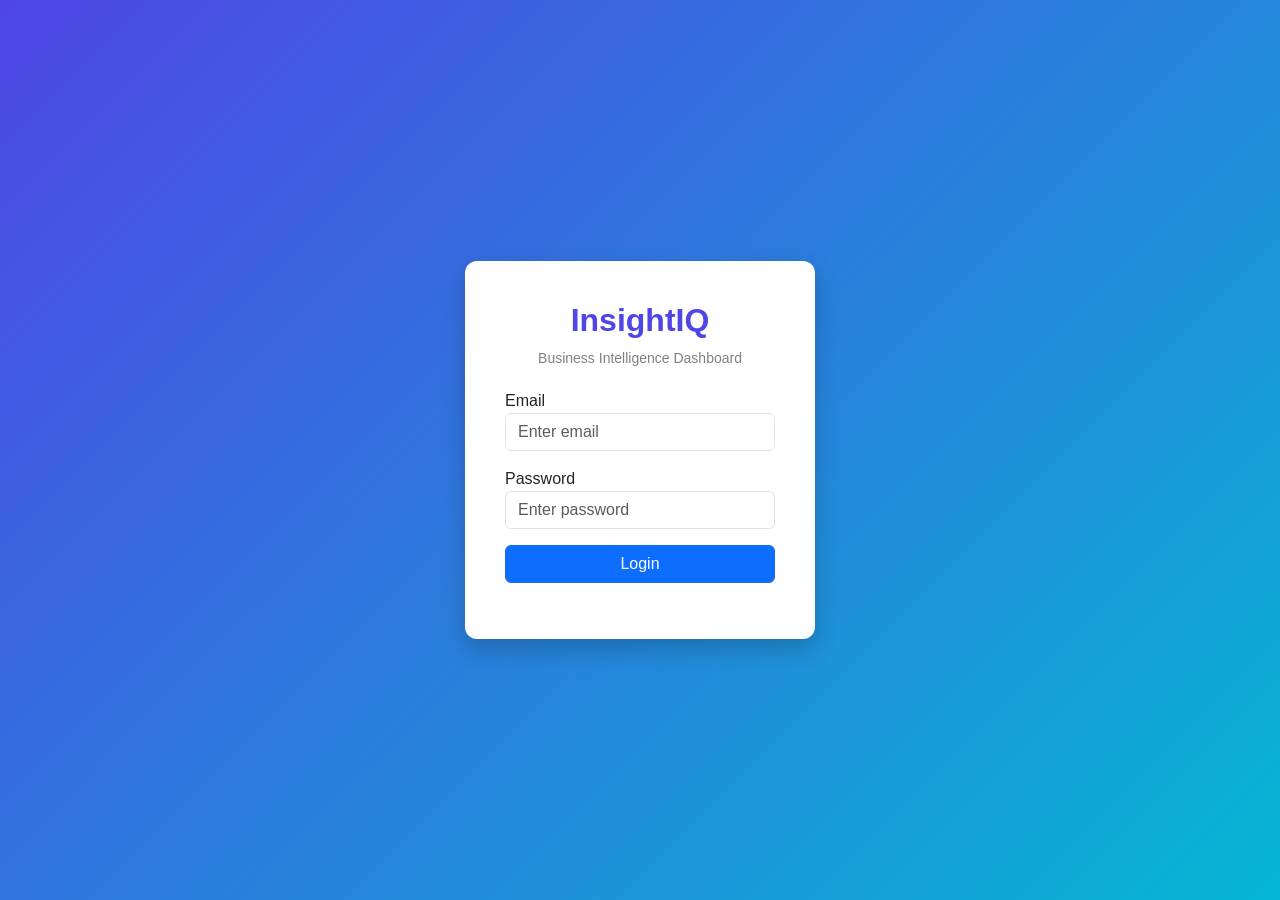
==== index.html @ 2ffde496 "Module 1 and 2 completed - Login System, Dashboard UI, Charts, JSON, Dark Mode" ====
<!DOCTYPE html>
<html lang="en">
<head>
  <meta charset="UTF-8">
  <meta name="viewport" content="width=device-width, initial-scale=1.0">
  <title>InsightIQ - Login</title>

  <!-- Bootstrap -->
  <link href="https://cdn.jsdelivr.net/npm/bootstrap@5.3.0/dist/css/bootstrap.min.css" rel="stylesheet">

  <!-- CSS -->
  <link rel="stylesheet" href="css/style.css">
</head>

<body>

  <div class="login-container">

    <div class="login-box">

      <h2 class="title">InsightIQ</h2>
      <p class="subtitle">Business Intelligence Dashboard</p>

      <form id="loginForm">

        <div class="mb-3">
          <label>Email</label>
          <input type="email" id="email" class="form-control" placeholder="Enter email" required>
        </div>

        <div class="mb-3">
          <label>Password</label>
          <input type="password" id="password" class="form-control" placeholder="Enter password" required>
        </div>

        <button type="submit" class="btn btn-primary w-100">Login</button>

        <p id="errorMsg"></p>

      </form>

    </div>

  </div>

  <!-- JS -->
  <script src="js/login.js"></script>

</body>
</html>
---- css/style.css ----
body {
  background: linear-gradient(135deg, #4F46E5, #06B6D4);
  height: 100vh;
  display: flex;
  justify-content: center;
  align-items: center;
  font-family: 'Poppins', sans-serif;
}

.login-box {
  background: white;
  padding: 40px;
  width: 350px;
  border-radius: 12px;
  box-shadow: 0px 10px 25px rgba(0,0,0,0.2);
}

.title {
  text-align: center;
  color: #4F46E5;
  font-weight: bold;
}

.subtitle {
  text-align: center;
  font-size: 14px;
  margin-bottom: 20px;
  color: gray;
}

#errorMsg {
  color: red;
  text-align: center;
  margin-top: 10px;
}
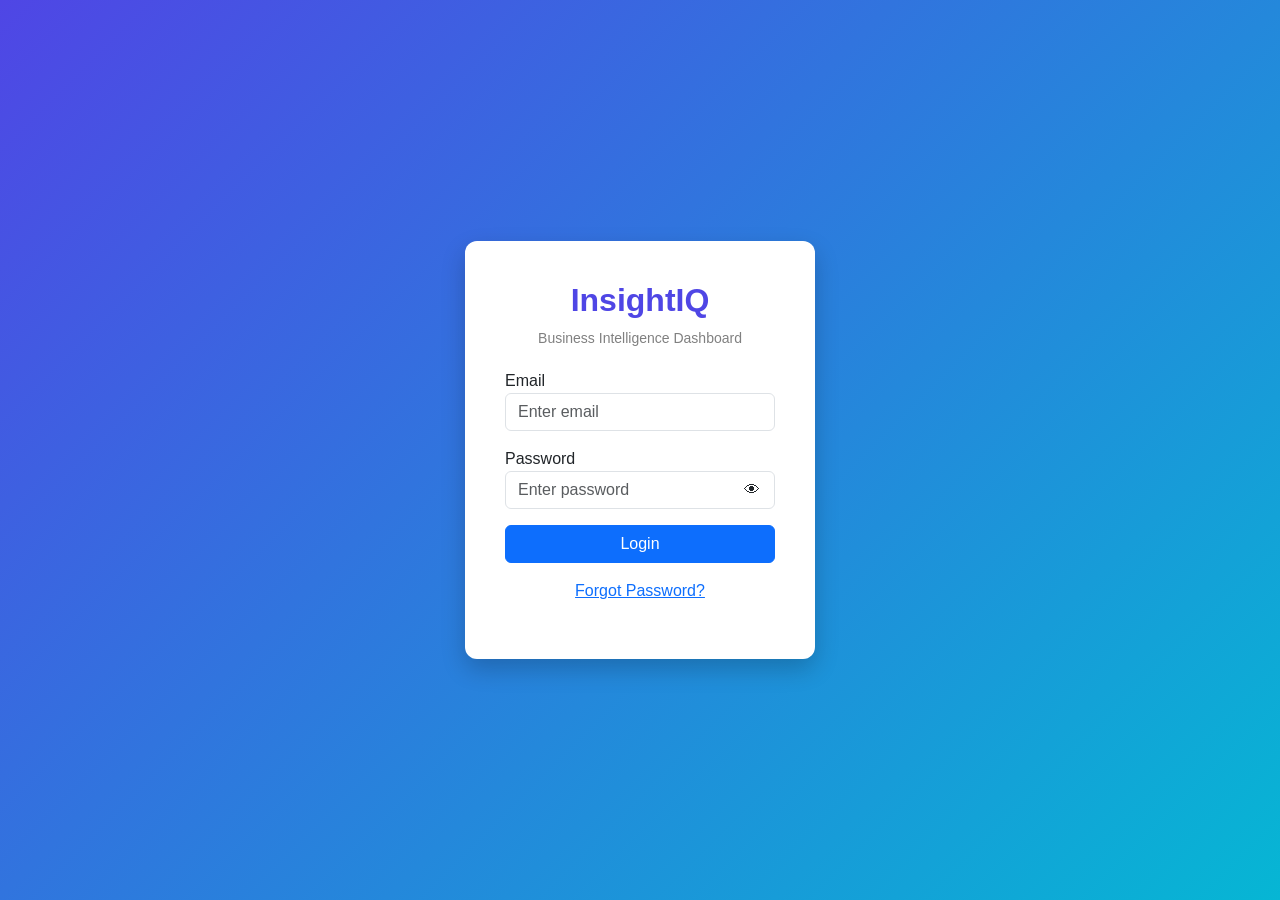
==== commit 0ee570e2: "Module 4 - Final Internship Project Completed" ====
--- a/index.html
+++ b/index.html
@@ -3,7 +3,7 @@
 <head>
   <meta charset="UTF-8">
   <meta name="viewport" content="width=device-width, initial-scale=1.0">
-  <title>InsightIQ - Login</title>
+  <title>InsightIQ | Login</title>
 
   <!-- Bootstrap -->
   <link href="https://cdn.jsdelivr.net/npm/bootstrap@5.3.0/dist/css/bootstrap.min.css" rel="stylesheet">
@@ -29,15 +29,40 @@
         </div>
 
         <div class="mb-3">
-          <label>Password</label>
-          <input type="password" id="password" class="form-control" placeholder="Enter password" required>
-        </div>
+    <label>Password</label>
+
+    <div style="position: relative;">
+
+        <input type="password"
+               id="password"
+               class="form-control"
+               placeholder="Enter password"
+               style="padding-right:45px;"
+               required>
+
+        <span onclick="togglePassword()"
+              style="position:absolute;
+                     right:15px;
+                     top:50%;
+                     transform:translateY(-50%);
+                     cursor:pointer;">
+            👁
+        </span>
+
+    </div>
+</div>
 
         <button type="submit" class="btn btn-primary w-100">Login</button>
 
-        <p id="errorMsg"></p>
+<p class="text-center mt-3">
+    <a href="#" onclick="alert('Password reset feature coming soon')">
+        Forgot Password?
+    </a>
+</p>
 
-      </form>
+<p id="errorMsg"></p>
+
+</form>
 
     </div>
 
